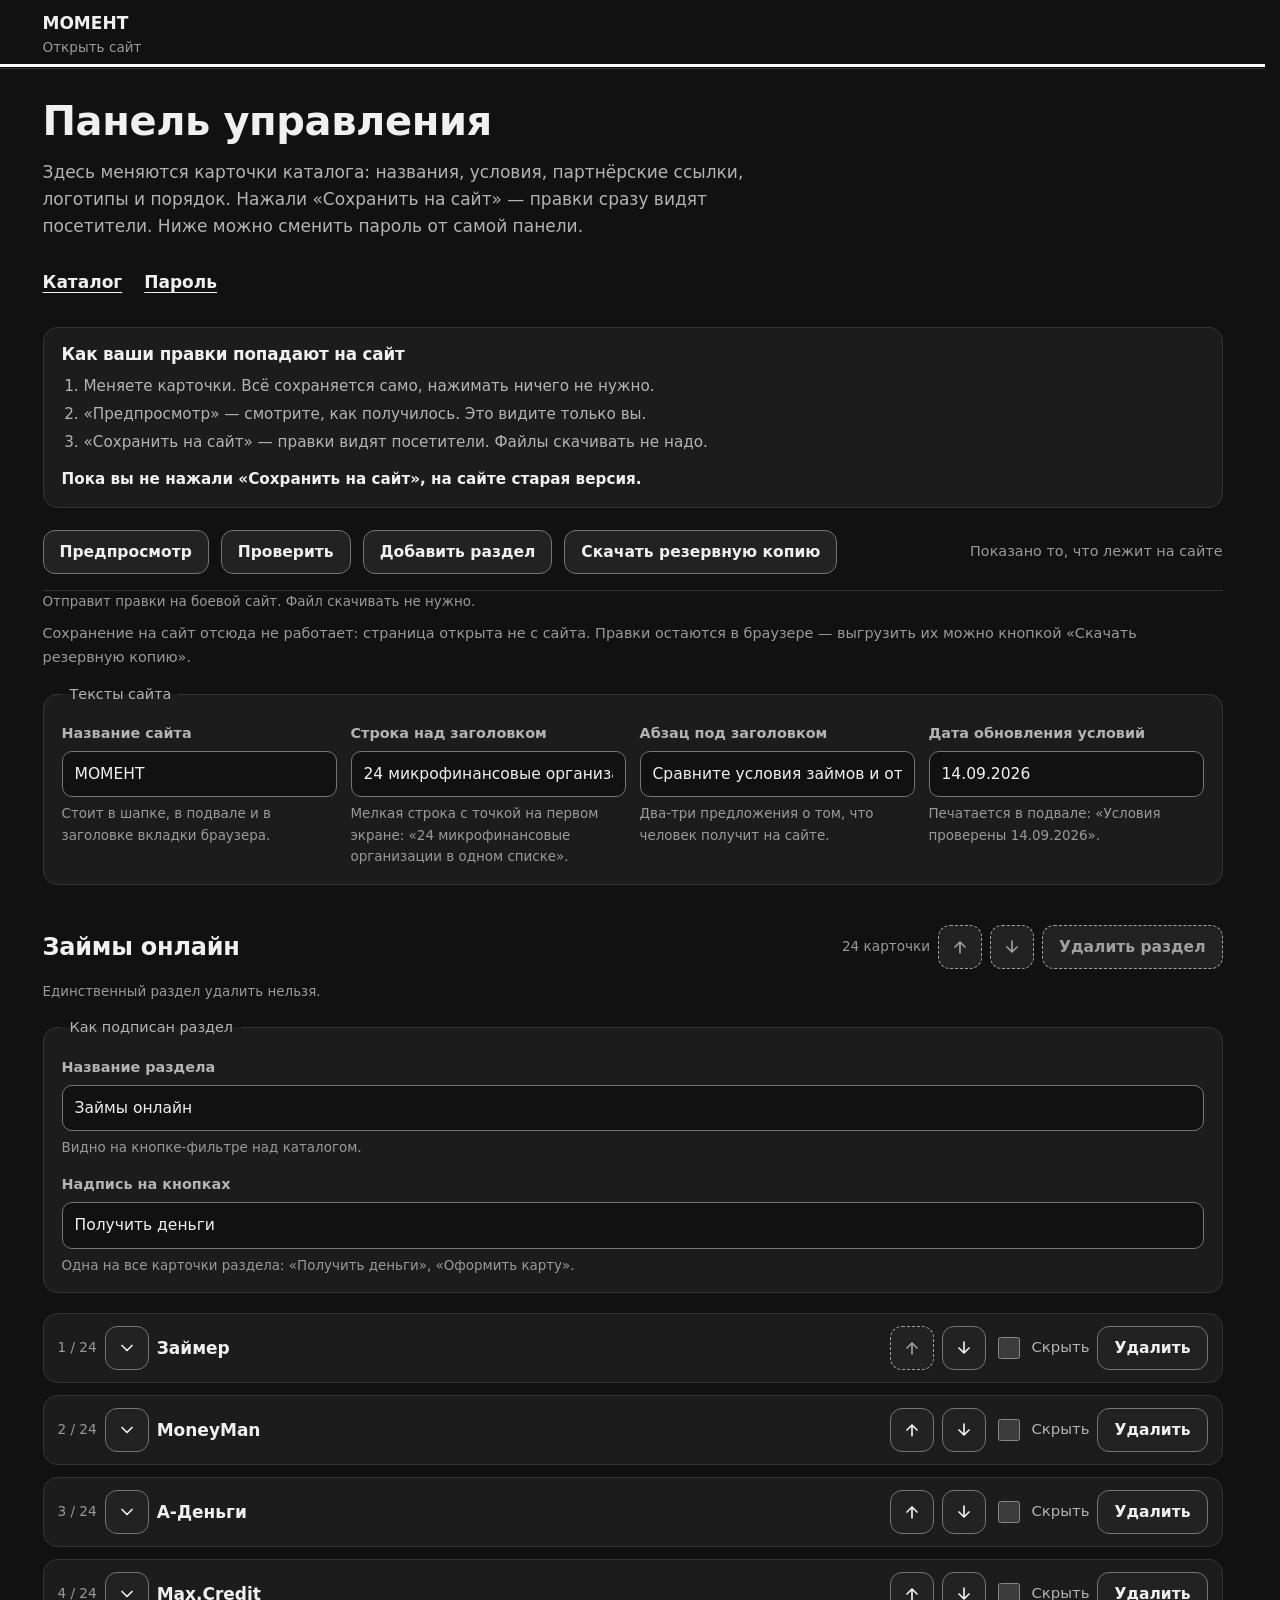
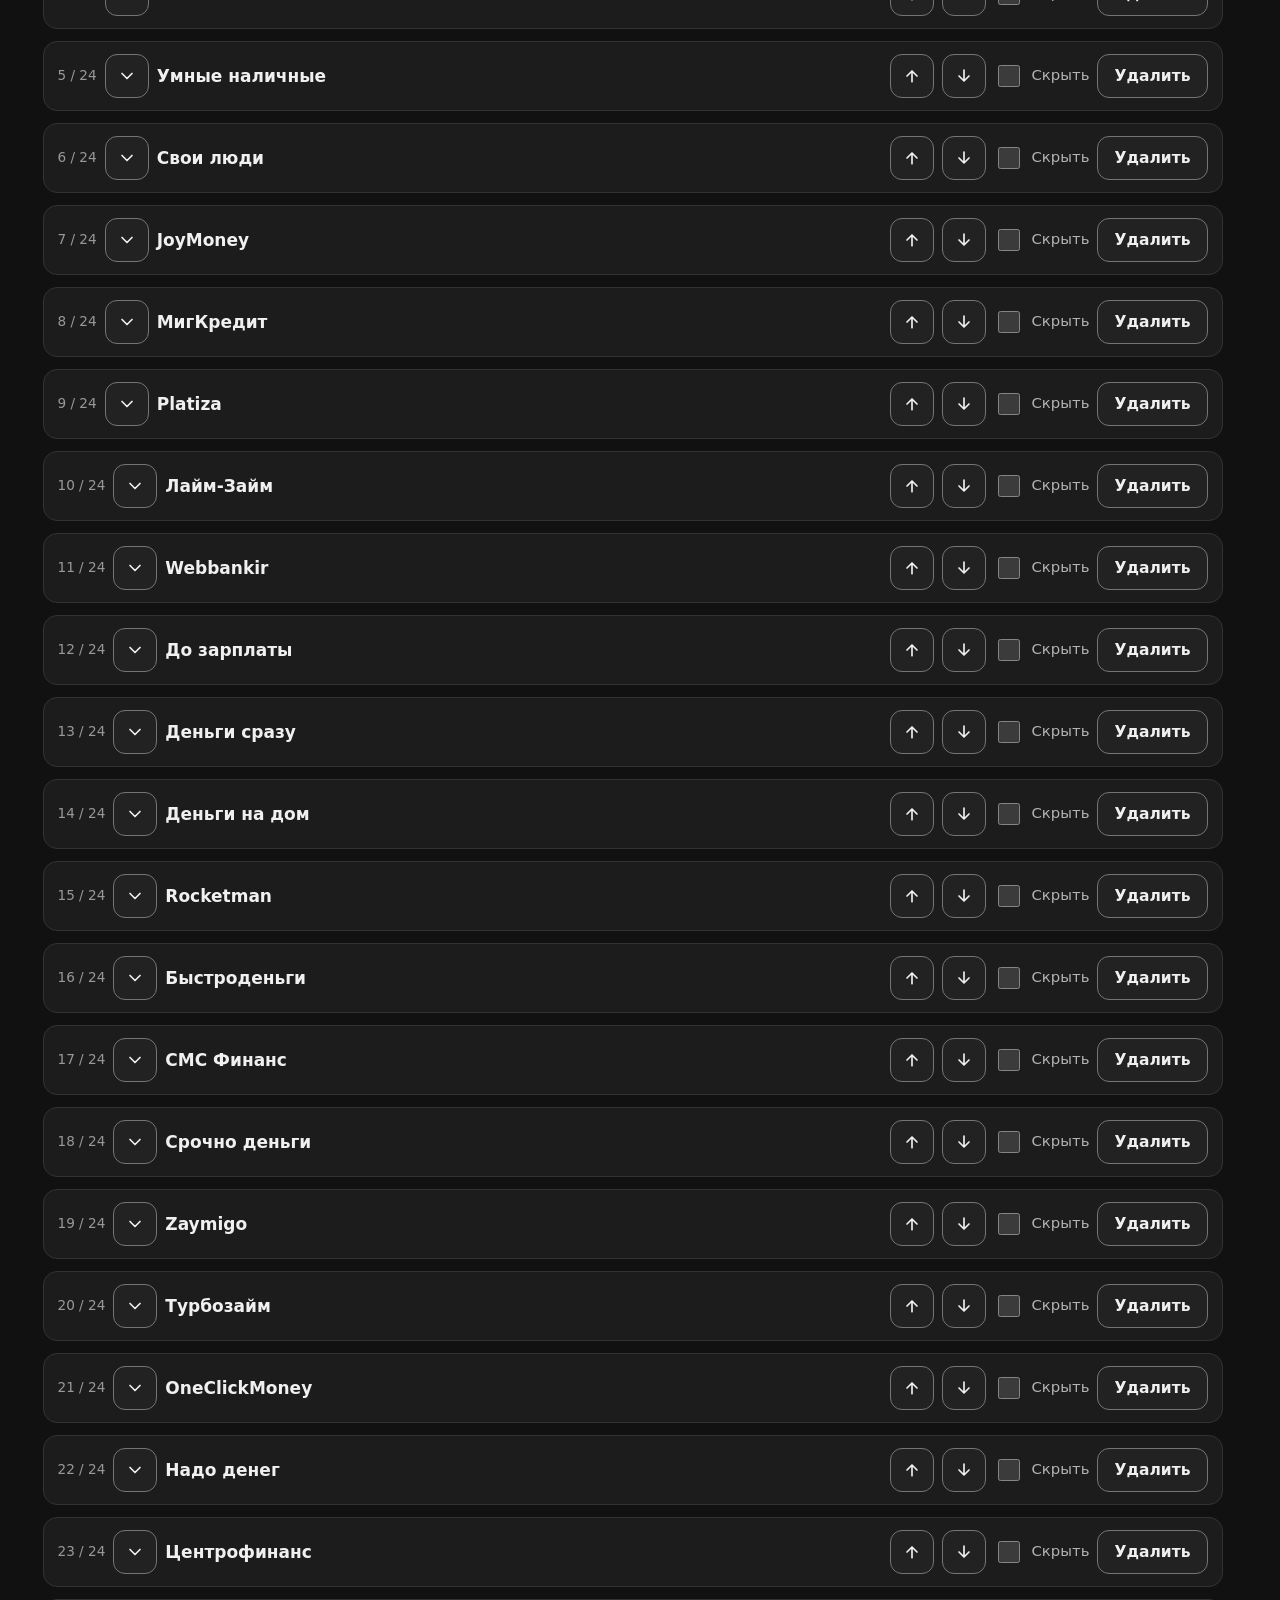
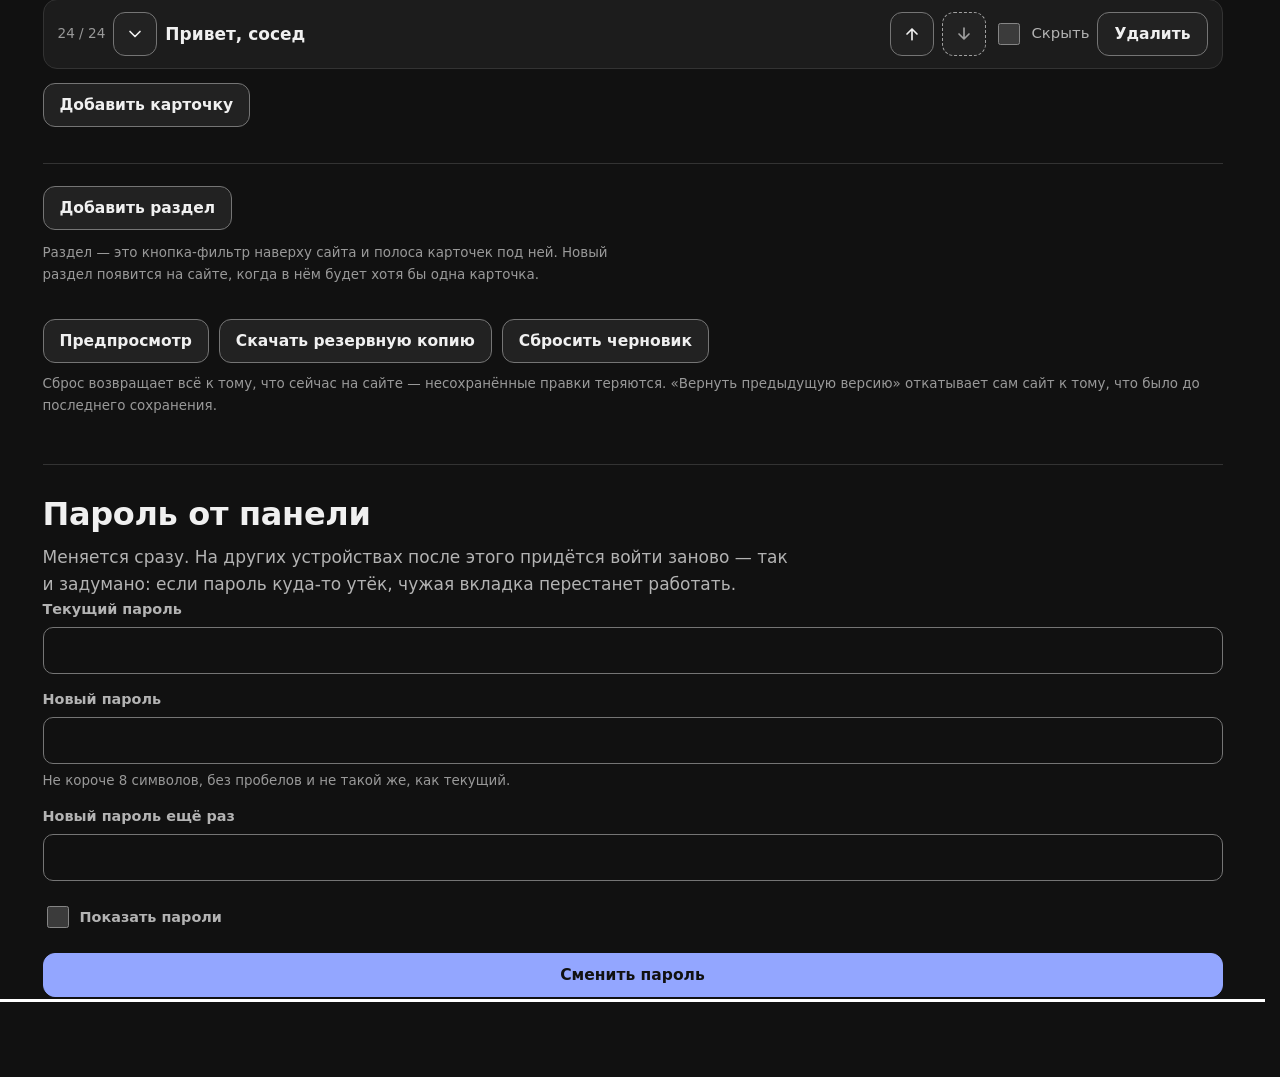
==== panel.html @ ce5a1050 "МОМЕНТ: витрина 24 МФО с подбором и панелью управления Co-Authored-By: Claude Opus 5 <noreply@anthro" ====
<!DOCTYPE html>
<html lang="ru">
<head>
<meta charset="utf-8">
<meta name="viewport" content="width=device-width, initial-scale=1">
<title>Вход — Панель управления — МОМЕНТ</title>
<meta name="robots" content="noindex, nofollow">
<meta name="theme-color" content="#111112">
<link rel="icon" href="favicon.svg" type="image/svg+xml">
<link rel="stylesheet" href="panel.css?v=20260913174944">
</head>
<body>

<!-- Живые области: существуют с загрузки страницы, всегда пустые и никогда
     не перерисовываются. Роли не меняем — платформа кэширует их при разборе. -->
<p class="vh" role="status" id="a-status"></p>
<p class="vh" role="alert" id="a-alert"></p>

<!-- Экран входа. Пароль спрашивается при каждом открытии страницы: gate.js
     сразу гасит старую сессию и до успешного входа держит редактор скрытым.
     Гейт и редактор — два main: наружу всегда выставлен ровно один. -->
<main class="gate" id="gate" aria-labelledby="gate-title">
  <form class="gate__box" id="gate-form" novalidate>
    <h1 id="gate-title">Вход в панель МОМЕНТ</h1>
    <p class="gate__intro" id="gate-intro">Здесь правится каталог: названия, условия, ссылки и порядок
       карточек. Пароль спрашивается при каждом входе.</p>
    <!-- Менеджеру паролей нужно поле логина рядом с паролем, иначе он не
         сохранит запись. Людям и скринридеру оно ни к чему. -->
    <input type="text" name="username" value="moment" autocomplete="username" readonly
           class="vh" tabindex="-1" aria-hidden="true">
    <label for="gate-pass">Пароль сайта</label>
    <div class="gate__row">
      <input type="password" id="gate-pass" name="sitekey" class="js-ring"
             autocomplete="current-password" autocapitalize="off" autocorrect="off"
             spellcheck="false" enterkeyhint="go"
             aria-describedby="gate-pass-err gate-pass-hint">
      <button class="abtn" type="button" id="gate-eye" aria-pressed="false">Показать пароль</button>
    </div>
    <p class="hint" id="gate-pass-hint">Общий пароль этого сайта, не ваш личный. Его даёт разработчик; сменить можно в самой панели.</p>
    <p class="field__error" id="gate-pass-err"></p>
    <button class="abtn abtn--main gate__submit" type="submit" id="gate-ok">Войти</button>
  </form>
</main>

<a class="skip-link" href="#main" hidden>Перейти к содержимому</a>

<header class="admin-header" hidden>
  <div class="wrap admin-header__inner">
    <a href="index.html">МОМЕНТ<span>Открыть сайт</span></a>
  </div>
</header>

<main id="main" tabindex="-1" hidden>
  <div class="wrap">

    <div class="admin-head">
      <h1>Панель управления</h1>
      <p>Здесь меняются карточки каталога: названия, условия, партнёрские ссылки,
         логотипы и порядок. Нажали «Сохранить на сайт» — правки сразу видят посетители.
         Ниже можно сменить пароль от самой панели.</p>
    </div>

    <nav class="panel-nav" aria-label="Разделы панели">
      <a href="#catalog">Каталог</a>
      <a href="#pass">Пароль</a>
    </nav>

    <section class="panel-sec panel-sec--first" id="catalog" aria-labelledby="catalog-h" tabindex="-1">
      <h2 id="catalog-h" class="vh">Каталог</h2>

      <div class="howto">
        <h3 class="howto__title">Как ваши правки попадают на сайт</h3>
        <ol class="howto__steps">
          <li>Меняете карточки. Всё сохраняется само, нажимать ничего не нужно.</li>
          <li>«Предпросмотр» — смотрите, как получилось. Это видите только вы.</li>
          <li>«Сохранить на сайт» — правки видят посетители. Файлы скачивать не надо.</li>
        </ol>
        <p class="howto__note"><strong>Пока вы не нажали «Сохранить на сайт», на сайте старая версия.</strong></p>
      </div>

      <div class="admin-top">
        <button class="abtn abtn--main" type="button" id="publish" aria-describedby="publish-hint">Сохранить на сайт</button>
        <button class="abtn" type="button" id="preview">Предпросмотр</button>
        <button class="abtn" type="button" id="check">Проверить</button>
        <button class="abtn" type="button" id="add-group-top" aria-describedby="add-group-hint">Добавить раздел</button>
        <button class="abtn" type="button" id="download">Скачать резервную копию</button>
        <button class="abtn" type="button" id="zip" hidden>Скачать сайт целиком</button>
        <button class="abtn" type="button" id="logout" hidden>Выйти</button>
        <p class="admin-state" id="state">Черновик пуст</p>
      </div>
      <p class="hint" id="publish-hint">Отправит правки на боевой сайт. Файл скачивать не нужно.</p>

      <!-- Что сейчас на сайте. Живой областью намеренно НЕ делается: строка
           обновляется при каждой правке и заговорила бы сама с собой. -->
      <p class="admin-state" id="publish-state">Проверяю, работает ли сохранение на сайт…</p>

      <div class="summary-box" id="error-summary" tabindex="-1" hidden>
        <h3 id="error-summary-title">Проверка не пройдена</h3>
        <ul id="error-summary-list"></ul>
      </div>

      <a class="skip-inline" href="#add-group-btn">К кнопке «Добавить раздел»</a>
      <a class="skip-inline" href="#editor-actions">Пропустить список карточек</a>

      <form id="form" novalidate>
        <fieldset class="agroup__meta">
          <legend>Тексты сайта</legend>
          <div class="fields" id="site-fields"></div>
        </fieldset>

        <div id="groups"></div>
      </form>

      <div class="editor-actions" id="editor-actions" tabindex="-1">
        <button class="abtn abtn--main" type="button" id="publish-2" aria-describedby="publish-hint">Сохранить на сайт</button>
        <button class="abtn" type="button" id="preview-2">Предпросмотр</button>
        <button class="abtn" type="button" id="download-2">Скачать резервную копию</button>
        <button class="abtn abtn--danger" type="button" id="rollback" hidden>Вернуть предыдущую версию</button>
        <button class="abtn abtn--danger" type="button" id="reset">Сбросить черновик</button>
      </div>

      <p class="hint editor-note">
        Сброс возвращает всё к тому, что сейчас на сайте — несохранённые правки теряются.
        «Вернуть предыдущую версию» откатывает сам сайт к тому, что было до последнего сохранения.
      </p>
    </section>

    <!-- ═══════════════ ПАРОЛЬ ═══════════════ -->
    <section class="panel-sec" id="pass" aria-labelledby="pass-h" tabindex="-1">
      <h2 id="pass-h">Пароль от панели</h2>
      <p class="sec-sub">Меняется сразу. На других устройствах после этого придётся войти заново — так и задумано:
         если пароль куда-то утёк, чужая вкладка перестанет работать.</p>
      <p class="hint note" id="pass-note" hidden></p>

      <div id="pass-body">
        <div class="summary-box" id="pass-errs" tabindex="-1" hidden>
          <h3 id="pass-errs-h">Проверьте форму</h3>
          <ul id="pass-err-list"></ul>
        </div>

        <form id="pass-form" class="fields" novalidate>
          <!-- Менеджеру паролей нужно поле логина рядом с паролями, иначе он
               сохранит запись без учётки и в следующий раз подставит старый
               пароль. Именно type="text" в классе vh: поле со type="hidden"
               браузеры за логин не считают. -->
          <input type="text" id="p-user" name="username" value="moment" autocomplete="username" readonly
                 class="vh" tabindex="-1" aria-hidden="true">

          <div class="field wide">
            <label for="p-old">Текущий пароль</label>
            <input id="p-old" type="password" name="current-password" required
                   autocomplete="current-password" autocapitalize="none" autocorrect="off"
                   spellcheck="false" aria-describedby="p-old-err">
            <p class="field__error" id="p-old-err"></p>
          </div>

          <div class="field wide">
            <label for="p-new">Новый пароль</label>
            <input id="p-new" type="password" name="new-password" required minlength="8"
                   autocomplete="new-password" autocapitalize="none" autocorrect="off"
                   spellcheck="false" aria-describedby="p-new-err p-new-hint">
            <p class="field__error" id="p-new-err"></p>
            <p class="hint" id="p-new-hint">Не короче 8 символов, без пробелов и не такой же, как текущий.</p>
          </div>

          <div class="field wide">
            <label for="p-new2">Новый пароль ещё раз</label>
            <input id="p-new2" type="password" name="confirm-password" required minlength="8"
                   autocomplete="new-password" autocapitalize="none" autocorrect="off"
                   spellcheck="false" enterkeyhint="done" aria-describedby="p-new2-err">
            <p class="field__error" id="p-new2-err"></p>
          </div>

          <!-- Галочка, а не кнопка: она сама объявляет своё состояние, это
               один таб-стоп вместо трёх, и оба новых пароля видно сразу. -->
          <div class="field wide">
            <label class="check"><input type="checkbox" id="p-show"> Показать пароли</label>
          </div>

          <div class="field wide">
            <button type="submit" class="abtn abtn--main" id="pass-submit">Сменить пароль</button>
          </div>
        </form>

        <p class="status" id="pass-status"></p>
      </div>
    </section>

  </div>
</main>

<!-- Диалог — прямой ребёнок body: внутри перерисовываемого списка он бы
     выпал из верхнего слоя вместе с карточкой, и страница осталась бы
     заблокированной. -->
<dialog class="ask" id="ask" role="alertdialog" aria-labelledby="ask-title" aria-describedby="ask-text">
  <h2 id="ask-title">Удалить карточку?</h2>
  <p id="ask-text"></p>
  <div class="ask__actions">
    <button class="abtn" type="button" id="ask-no">Отмена</button>
    <button class="abtn abtn--danger" type="button" id="ask-yes">Удалить</button>
  </div>
</dialog>

<!-- Порядок важен: сначала вход, потом данные сайта, схема проекта, ядро,
     модуль публикации (берёт из ядра готовый файл) и смена пароля. -->
<script src="gate.js?v=20260913174944"></script>
<script src="data.php"></script>
<script>if(typeof OFFERS==="undefined"){document.write('<script src="data.js?v=20260913174944"><\/script>');}</script>
<script src="panel-schema.js?v=20260913174944"></script>
<script src="panel-core.js?v=20260913174944"></script>
<script src="publish.js?v=20260913174944"></script>
<script src="panel-pass.js?v=20260913174944"></script>
</body>
</html>
---- panel.css ----
/* ==========================================================================
   ОФОРМЛЕНИЕ ПАНЕЛИ — одинаковое во всех витринах.

   Файл самодостаточный: он НЕ наследует стили сайта. Иначе панель выглядела
   бы на каждой витрине по-своему, а человек, который ведёт несколько сайтов,
   каждый раз заново искал бы нужную кнопку.

   Контрасты просчитаны к тёмному фону по WCAG 2.2 AA.
   ========================================================================== */

:root {
  --bg-base:      #111111;
  --bg-surface:   #1c1c1c;
  --bg-surface-2: #222222;

  --text-primary:   #f0f0f0;   /* 16.6:1 на #111 */
  --text-secondary: #b3b3b3;   /*  9.0:1 */
  --text-muted:     #999999;   /*  6.6:1 */
  --text-inactive:  #a0a0a0;   /*  7.2:1 — состояние «занято», не opacity */

  --accent:         #93A6FF;   /* синий МОМЕНТа в тёмном варианте, 8.2:1 на #111 */
  --accent-hover:   #B4C1FF;
  --accent-ink:     #111111;   /* тёмная подпись на синем = 8.2:1 */

  --border-line:    #333333;   /* только декоративные разделители */
  --border-ui:      #757575;   /* граница элементов управления, 3.7:1 */
  --border-strong:  #b3b3b3;

  --danger-text:    #ff8a8a;
  --danger-border:  #ff6b6b;
  --warning-text:   #ffc46b;
  --warning-bg:     #2a2214;   /* янтарная подложка предупреждения */
  --success-text:   #4ade80;
  --focus-ring:     #ffffff;

  --radius: 14px;
  color-scheme: dark;
  scrollbar-gutter: stable;
}

*, *::before, *::after { box-sizing: border-box; }

body {
  margin: 0; padding-bottom: 80px;
  background: var(--bg-base);
  color: var(--text-primary);
  font-family: "Inter", system-ui, -apple-system, "Segoe UI", Roboto, Arial, sans-serif;
  font-size: 17px; line-height: 1.6;
  -webkit-font-smoothing: antialiased;
}
h1, h2, h3, h4 { line-height: 1.2; margin: 0; letter-spacing: -.01em; }
p { margin: 0; }
a { color: var(--accent); }
img, svg { max-width: 100%; }

.wrap { width: min(100% - 40px, 1180px); margin-inline: auto; }

.vh {
  position: absolute; width: 1px; height: 1px;
  margin: -1px; padding: 0; border: 0;
  overflow: hidden; clip-path: inset(50%); white-space: nowrap;
}

:focus-visible { outline: 3px solid var(--focus-ring); outline-offset: 2px; }
/* Программный фокус (после удаления, по ссылке из сводки) должен быть виден
   и тогда, когда до этого работали мышью: :focus-visible не сработает. */
.js-ring:focus, #error-summary:focus, #pass-errs:focus { outline: 3px solid var(--focus-ring); outline-offset: 3px; }

.skip-link {
  position: absolute; left: 16px; top: 8px; z-index: 50;
  padding: 10px 18px; border-radius: 10px;
  background: #fff; color: #111; font-weight: 600; text-decoration: none;
  transform: translateY(-200%);
}
.skip-link:focus { transform: translateY(0); }

/* ------------------------------------------------------------ шапка --- */

.admin-header {
  border-bottom: 1px solid var(--border-line);
  background: var(--bg-base);
}
.admin-header__inner { display: flex; align-items: center; gap: 16px; min-height: 68px; }
.admin-header a { color: var(--text-primary); text-decoration: none; font-weight: 700; }
.admin-header span { color: var(--text-muted); font-size: .85rem; font-weight: 400; display: block; }

.admin-head { padding: 28px 0 6px; }
.admin-head h1 { font-size: clamp(28px, 4vw, 40px); }
.admin-head p { margin-top: 14px; max-width: 70ch; color: var(--text-secondary); }

/* Ссылки по разделам панели: каталог длинный, а заявки и пароль — под ним. */
.panel-nav { display: flex; flex-wrap: wrap; gap: 4px 22px; margin: 14px 0 6px; }
.panel-nav a {
  display: inline-flex; align-items: center; min-height: 44px;
  color: var(--text-primary); font-weight: 600;
  text-decoration: underline; text-underline-offset: 4px;
}

/* Панель кнопок липкой намеренно не делаем: она накрывала бы поле,
   на котором стоит фокус (2.4.11). Кнопки продублированы внизу списка. */
.admin-top {
  display: flex; flex-wrap: wrap; gap: 12px; align-items: center;
  padding: 16px 0; border-bottom: 1px solid var(--border-line);
}
.admin-state { color: var(--text-muted); font-size: .9rem; margin-left: auto; }
.admin-state[data-dirty="true"] { color: var(--warning-text); }

.howto {
  margin: 22px 0 6px; padding: 16px 18px;
  border: 1px solid var(--border-line); border-radius: var(--radius);
  background: var(--bg-surface);
}
.howto__title { font-size: 1.05rem; }
.howto__steps { margin: 10px 0 0; padding-left: 22px; color: var(--text-secondary); font-size: .95rem; }
.howto__steps li + li { margin-top: 4px; }
.howto__note { margin-top: 12px; color: var(--text-secondary); font-size: .95rem; }
.howto__note strong { color: var(--text-primary); }

/* ----------------------------------------------------------- кнопки --- */

.abtn {
  display: inline-flex; align-items: center; justify-content: center; gap: 8px;
  min-height: 44px; padding: 0 16px;
  border: 1px solid var(--border-ui); border-radius: 12px;
  background: var(--bg-surface-2); color: var(--text-primary);
  font: inherit; font-size: .97rem; font-weight: 600; cursor: pointer;
  text-decoration: none;
}
.abtn:hover { border-color: var(--border-strong); }
.abtn--main { background: var(--accent); border-color: var(--accent); color: var(--accent-ink); }
.abtn--main:hover { background: var(--accent-hover); }
.abtn--icon { min-width: 44px; padding: 0 10px; }
.abtn--danger:hover { border-color: var(--danger-border); color: var(--danger-text); }
/* Крайние кнопки порядка не выключаем через disabled: у выключенной кнопки
   пропадает фокус, и человек оказывается в начале страницы. */
.abtn[aria-disabled="true"] { color: var(--text-inactive); border-color: var(--text-inactive); cursor: default; }
/* Разница цветов включённой и выключенной кнопки — всего 2,3:1, на одном
   цвете состояние не удержать. Пунктир — та же примета, что у скрытой
   карточки, и он виден в любой теме. */
.abtn[aria-disabled="true"]:not(.abtn--main) { border-style: dashed; }
.abtn--main[aria-disabled="true"] { color: var(--accent-ink); border-color: var(--accent); cursor: progress; }
.abtn svg { flex: none; }
/* Кнопка-переключатель «Показать пароль»: нажатое состояние видно рамкой. */
.abtn[aria-pressed="true"] { border-color: var(--text-primary); border-width: 2px; }

/* ------------------------------------------------------------ поля ---- */

.fields { display: grid; grid-template-columns: repeat(auto-fit, minmax(min(240px, 100%), 1fr)); gap: 14px; }
.fields .wide { grid-column: 1 / -1; }
.field { display: flex; flex-direction: column; gap: 6px; min-width: 0; }
.field > label { color: var(--text-secondary); font-size: .9rem; font-weight: 600; }
/* Ряд кнопок внутри сетки полей. */
.field.row-inline { flex-direction: row; flex-wrap: wrap; align-items: center; gap: 10px; }

input[type="text"], input[type="url"], input[type="password"], textarea, select {
  min-height: 44px; padding: 10px 12px;
  /* заливка почти сливается с фоном — контраст держит граница */
  border: 1px solid var(--border-ui); border-radius: 10px;
  background: var(--bg-base); color: var(--text-primary);
  font: inherit; font-size: .97rem;
}
textarea { min-height: 92px; resize: vertical; line-height: 1.55; }
/* Заготовка в поле не должна быть бледнее подсказки: 6,6:1. */
::placeholder { color: var(--text-muted); opacity: 1; }
input:hover, textarea:hover, select:hover { border-color: var(--border-strong); }
code { font-family: ui-monospace, "SF Mono", Menlo, Consolas, monospace; font-size: .95em; color: var(--text-primary); }
input[aria-invalid="true"], textarea[aria-invalid="true"] { border-color: var(--danger-border); border-width: 2px; }

.hint { color: var(--text-muted); font-size: .84rem; }
.field__error { color: var(--danger-text); font-size: .86rem; font-weight: 600; }
.field__error:empty { display: none; }

.check { display: inline-flex; align-items: center; gap: 8px; min-height: 44px; color: var(--text-secondary); font-size: .93rem; }
.check input { width: 22px; height: 22px; accent-color: var(--accent); }

/* --------------------------------------------------------- карточки --- */

.agroup { margin-top: 40px; }
/* Заголовок раздела и кнопки к нему — одной строкой, на узком экране
   переносятся; название всегда первое, кнопки уходят под него. */
/* 12px, а не 6: кольцо программного фокуса уходит на 6px за кнопку и
   легло бы прямо на строку пояснения под ней. */
.agroup__bar { display: flex; flex-wrap: wrap; align-items: center; gap: 8px; margin-bottom: 12px; }
.agroup__bar > h2 { font-size: 1.5rem; margin: 0; flex: 1 1 220px; min-width: 0; }
/* Причину, по которой раздел не удаляется, цепляем за сам абзац, а не за
   соседство: соседом полосы бывает и «В разделе пока нет карточек». */
.agroup [data-role="delnote"] { margin-bottom: 12px; max-width: 70ch; }

/* Кнопка нового раздела стоит после всех разделов и отделена чертой,
   чтобы не путалась с «Добавить карточку» внутри последнего. */
.add-group { margin-top: 36px; padding-top: 22px; border-top: 1px solid var(--border-line); }
/* 12px: на эту кнопку встаёт фокус после удаления раздела. */
.add-group .hint { margin-top: 12px; max-width: 70ch; }
.agroup__meta {
  border: 1px solid var(--border-line); border-radius: var(--radius);
  background: var(--bg-surface); padding: 16px 18px; margin: 14px 0 20px;
}
.agroup__meta legend { padding: 0 8px; color: var(--text-secondary); font-size: .9rem; }

.editor-list { list-style: none; margin: 0; padding: 0; display: flex; flex-direction: column; gap: 12px; }
.card { border: 1px solid var(--border-line); border-radius: var(--radius); background: var(--bg-surface); }
/* Скрытую карточку отличают и слова («Скрыта с сайта»), и рамка — не только цвет. */
.card[data-hidden="true"] { border-style: dashed; }
.card__row { display: flex; flex-wrap: wrap; align-items: center; gap: 8px; padding: 12px 14px; }
.card__pos, .agroup__count { color: var(--text-muted); font-size: .85rem; font-variant-numeric: tabular-nums; flex: none; }
.card__name { font-weight: 700; min-width: 0; flex: 1 1 220px; }
.card__flag {
  flex: none; padding: 2px 10px; border-radius: 999px;
  border: 1px solid var(--border-ui); color: var(--text-secondary); font-size: .8rem;
}
.card__panel { padding: 4px 14px 18px; border-top: 1px solid var(--border-line); }
.card__panel[hidden] { display: none; }

.logo-modes { border: 0; margin: 0; padding: 0; }
.logo-modes legend { color: var(--text-secondary); font-size: .9rem; font-weight: 600; padding: 0; }
.radios { display: flex; flex-wrap: wrap; gap: 6px 20px; margin: 8px 0 12px; }
.radios label { display: inline-flex; align-items: center; gap: 8px; min-height: 44px; }
.radios input { width: 22px; height: 22px; accent-color: var(--accent); }

.logo-preview {
  width: 52px; height: 52px; border-radius: 12px; flex: none;
  background: #fff; box-shadow: inset 0 0 0 1px rgba(0,0,0,.1);
  display: grid; place-items: center; padding: 7px; overflow: hidden;
}
.logo-preview img { width: 100%; height: 100%; object-fit: contain; }
.tile-preview {
  width: 52px; height: 52px; border-radius: 12px; flex: none;
  display: grid; place-items: center; font-weight: 800; font-size: 1.15rem;
  background: var(--tone, #222); color: var(--tone-ink, #fff);
}
.row-inline { display: flex; flex-wrap: wrap; align-items: center; gap: 12px; }
.color-pair { display: flex; align-items: center; gap: 8px; }
.color-pair input[type="color"] {
  width: 52px; height: 44px; padding: 2px; border-radius: 10px;
  border: 1px solid var(--border-ui); background: var(--bg-base);
}
.color-pair input[type="text"] { width: 11ch; padding-inline: 10px; font-variant-numeric: tabular-nums; }
.contrast { font-size: .86rem; }
.contrast[data-state="fail"] { color: var(--danger-text); font-weight: 600; }
.contrast[data-state="warn"] { color: var(--warning-text); }
.contrast[data-state="pass"] { color: var(--success-text); }
/* Строка про маркировку под ссылкой — тот же приём, что и у контраста:
   цвет плюс состояние в разметке. */
[data-role="erid"][data-state="warn"] { color: var(--warning-text); }
[data-role="erid"][data-state="pass"] { color: var(--success-text); }

/* ----------------------------------------------------------- сводка --- */

.summary-box {
  margin: 18px 0 0; padding: 16px 18px;
  border: 2px solid var(--danger-border); border-radius: var(--radius);
  background: var(--bg-surface);
}
.summary-box h2, .summary-box h3 { font-size: 1.15rem; color: var(--danger-text); }
.summary-box ul { margin: 10px 0 0; padding-left: 20px; }
.summary-box li + li { margin-top: 6px; }

.editor-actions { display: flex; flex-wrap: wrap; gap: 10px; margin: 34px 0 10px; }
.editor-note { margin-bottom: 8px; }

/* Ссылка-обход длинного списка: в потоке, видна только под фокусом.
   Реагирует на :focus, а не :focus-visible — иначе невидимо съедает Tab. */
.skip-inline {
  position: absolute; width: 1px; height: 1px; margin: -1px; padding: 0; border: 0;
  overflow: hidden; clip-path: inset(50%); white-space: nowrap;
}
.skip-inline:focus {
  position: static; width: auto; height: auto; clip-path: none;
  display: inline-block; margin: 0 0 20px; padding: 12px 20px;
  background: #fff; color: #111; font-weight: 600; border-radius: 10px;
}

/* ---------------------------------------------------------- диалоги --- */

dialog.ask {
  max-width: 460px; width: calc(100% - 32px); padding: 22px;
  /* тёмный диалог на тёмном фоне различим только по границе */
  border: 1px solid var(--border-ui); border-radius: var(--radius);
  background: var(--bg-surface); color: var(--text-primary);
}
dialog.ask::backdrop { background: rgba(0,0,0,.72); }
dialog.ask h2 { font-size: 1.2rem; }
dialog.ask p { margin-top: 10px; color: var(--text-secondary); }
.ask__actions { display: flex; flex-wrap: wrap; gap: 10px; margin-top: 20px; }
.pass-row { display: flex; gap: 8px; align-items: flex-start; }
.pass-row input { flex: 1 1 auto; min-width: 0; }

.spinner {
  width: 14px; height: 14px; flex: none;
  border: 2px solid currentColor; border-right-color: transparent;
  border-radius: 50%; animation: spin .8s linear infinite;
}
@keyframes spin { to { transform: rotate(360deg); } }
/* Замороженная на середине вертушка хуже отсутствующей. */
@media (prefers-reduced-motion: reduce) { .spinner { display: none; } }

#publish-state { margin: 10px 0 0; }
#publish-state[data-dirty="true"] { color: var(--warning-text); font-weight: 600; }
#publish-state[data-dirty="false"] { color: var(--success-text); }

/* В диалоге фокус ставится из кода. После открытия мышью :focus-visible
   не срабатывает, и в окне с двумя кнопками не видно, где ты. */
dialog.ask .abtn:focus { outline: 3px solid var(--focus-ring); outline-offset: 2px; }

/* ----------------------------------------------------- разделы панели -- */

.panel-sec { margin-top: 48px; padding-top: 30px; border-top: 1px solid var(--border-line); }
.panel-sec--first { margin-top: 0; padding-top: 0; border-top: 0; }
.sec-bar { display: flex; flex-wrap: wrap; align-items: center; gap: 10px 16px; }
.sec-bar h2, .panel-sec > h2 { font-size: clamp(24px, 3vw, 32px); }
.sec-bar__acts { display: flex; flex-wrap: wrap; gap: 8px; margin-left: auto; }
.sec-sub { margin-top: 10px; max-width: 70ch; color: var(--text-secondary); }
.note { margin-top: 12px; max-width: 70ch; font-size: .95rem; color: var(--text-secondary); }

/* Строки состояния разделов: смысл несут слова, цвет только помогает. */
.status { margin-top: 12px; font-size: .95rem; max-width: 70ch; }
.status:empty { display: none; }
.status[data-tone="ok"] { color: var(--success-text); }
.status[data-tone="bad"] { color: var(--danger-text); font-weight: 600; }
.status[data-tone="info"] { color: var(--text-secondary); }
.empty { margin-top: 16px; color: var(--text-secondary); }

/* ----------------------------------------------------- таблица заявок -- */

/* Обёртка таблицы — таб-стоп: иначе широкую таблицу нельзя доскроллить
   с клавиатуры. Кольцо фокуса — снаружи, чтобы прокрутка его не резала. */
.table-wrap {
  margin-top: 18px; overflow-x: auto; scroll-padding-inline: 12px;
  border: 1px solid var(--border-line); border-radius: var(--radius);
  background: var(--bg-surface);
}
.table-wrap:focus-visible { outline: 3px solid var(--focus-ring); outline-offset: 2px; }
.tbl { width: 100%; min-width: 560px; border-collapse: collapse; font-size: .95rem; }
.tbl caption { text-align: left; padding: 12px 14px; color: var(--text-secondary); font-size: .9rem; }
.tbl th, .tbl td { padding: 10px 14px; text-align: left; vertical-align: top; border-top: 1px solid var(--border-line); }
.tbl thead th { color: var(--text-secondary); font-size: .85rem; font-weight: 600; }
.tbl tbody th { font-weight: 700; }
.tbl td a { color: var(--text-primary); overflow-wrap: anywhere; }
.tbl .cell-when { white-space: nowrap; color: var(--text-secondary); font-variant-numeric: tabular-nums; }
.tbl .cell-dash { color: var(--text-muted); }
/* Новая заявка помечена словом, а не подсветкой строки: на тёмном фоне
   заливку почти не видно, а в режиме высокой контрастности её нет вовсе. */
.lead-new {
  display: inline-block; margin-left: 8px; padding: 1px 8px;
  border: 1px solid transparent; border-radius: 999px;
  background: var(--accent); color: var(--accent-ink);
  font-size: .72rem; font-weight: 700; letter-spacing: .06em; text-transform: uppercase;
  vertical-align: 2px;
}

/* ------------------------------------------------------------- телеграм */

.tg-box {
  margin-top: 20px; padding: 18px 20px 20px;
  border: 1px solid var(--border-line); border-radius: var(--radius);
  background: var(--bg-surface);
}
.tg-box h3 { font-size: 1.15rem; }
.tg-box .sec-sub { margin-top: 6px; }
.tg-steps { margin: 14px 0 0; padding-left: 22px; color: var(--text-secondary); font-size: .95rem; line-height: 1.6; }
.tg-steps li + li { margin-top: 4px; }
.tg-steps b { color: var(--text-primary); font-weight: 600; }
.tg-note { margin: 12px 0 16px; max-width: 70ch; color: var(--text-secondary); font-size: .9rem; }
.tg-box .fields { margin-top: 4px; }

/* Предупреждение о чужих попытках. Янтарное — «обратите внимание, ничего
   не сломано»; красный в этой палитре занят ошибками. Смысл несёт не только
   цвет: заголовок, знак и толстая грань слева. */
.tg-warn {
  margin: 14px 0 18px; padding: 14px 16px 16px;
  border: 1px solid var(--warning-text); border-left-width: 6px;
  border-radius: var(--radius); background: var(--warning-bg);
}
.tg-warn h4 { font-size: 1rem; color: var(--warning-text); }
.tg-warn h4::before {
  content: "!" / ""; display: inline-grid; place-items: center;
  width: 18px; height: 18px; margin-right: 8px;
  border: 1.5px solid currentColor; border-radius: 50%;
  font-size: .75rem; font-weight: 700; vertical-align: -2px;
}
.tg-warn p { margin: 8px 0 10px; color: var(--text-primary); font-size: .93rem; }
.tg-warn ul { list-style: none; margin: 0 0 12px; padding: 0; }
.tg-warn li {
  display: flex; flex-wrap: wrap; align-items: baseline; gap: 10px;
  padding: 6px 0; border-bottom: 1px solid var(--border-ui);
}
.tg-warn li:last-child { border-bottom: 0; }

/* Блок ссылки-приглашения. */
.pair {
  margin-top: 14px; padding: 16px 18px 18px;
  border: 1px solid var(--border-ui); border-radius: var(--radius);
  background: var(--bg-surface-2);
}
.pair h4 { font-size: 1rem; }
#tg-pair-warn { margin: 8px 0 14px; max-width: 70ch; color: var(--text-secondary); font-size: .93rem; }
.pair-go { margin: 0 0 16px; }
.pair .field { margin-bottom: 12px; }
/* Код диктуют по одному знаку: моноширинный, с разрядкой. Поле только для
   чтения, но приглушать его нельзя — серый читался бы как «выключено». */
input.pair-code {
  font-family: ui-monospace, "SF Mono", Menlo, Consolas, monospace;
  font-size: 1.1rem; letter-spacing: .12em;
}

.tg-state { margin-top: 16px; font-size: .95rem; line-height: 1.6; }
.tg-state h4 {
  margin-bottom: 4px; font-size: .8rem; font-weight: 600;
  letter-spacing: .08em; text-transform: uppercase; color: var(--text-secondary);
}
.tg-state[data-state="on"] > p { color: var(--success-text); font-weight: 600; }
.tg-state[data-state="unknown"] > p { color: var(--warning-text); }

/* Получатели: строка с именем, временем и кнопкой отзыва. */
.recips { list-style: none; margin: 8px 0 0; padding: 0; }
.recips__row {
  display: flex; flex-wrap: wrap; align-items: center; gap: 10px;
  padding: 8px 0; border-bottom: 1px solid var(--border-line);
}
.recips__row:last-child { border-bottom: 0; }
.recips__name { font-weight: 600; }
.recips__when { font-size: .85rem; color: var(--text-secondary); }
.recips__rm { margin-left: auto; }

@media (max-width: 700px) {
  .sec-bar__acts { margin-left: 0; }
}

@media (prefers-contrast: more) {
  .card, .agroup__meta, .howto, .summary-box, .tg-box, .table-wrap { border-color: var(--border-ui); }
  .hint, .card__pos, .agroup__count { color: var(--text-secondary); }
  .add-group, .panel-sec { border-top-color: var(--border-ui); }
}
@media (forced-colors: active) {
  .abtn { border: 1px solid ButtonText; }
  /* aria-disabled браузеры в GrayText не переводят — делаем это сами. */
  .abtn[aria-disabled="true"] { color: GrayText; border-color: GrayText; }
  .tile-preview, .logo-preview { forced-color-adjust: none; }
  .lead-new { border-color: CanvasText; }
  .tg-warn { border: 1px solid CanvasText; border-left-width: 4px; }
  :focus-visible { outline: 3px solid Highlight; }
}

/* Тот же предохранитель, что и на сайте: длинное значение в поле или в
   предпросмотре переносится, а не вылезает за край панели. */
body { overflow-wrap: break-word; }

/* ----------------------------------------------------- экран входа ---- */
/* [hidden] на шапке и main перекрыл бы любой display из правил выше —
   подстраховка, чтобы редактор не мигнул до входа. */
[hidden] { display: none !important; }

.gate { min-height: 100dvh; display: grid; place-items: center; padding: 24px 20px; }
.gate__box {
  width: 100%; max-width: 440px;
  padding: 26px 24px;
  border: 1px solid var(--border-line); border-radius: var(--radius);
  background: var(--bg-surface);
}
.gate__box h1 { font-size: 1.4rem; margin-bottom: 8px; }
.gate__intro { margin-bottom: 18px; color: var(--text-secondary); font-size: .95rem; }
.gate__box label { display: block; font-weight: 600; color: var(--text-secondary); font-size: .9rem; margin-bottom: 6px; }
.gate__row { display: flex; flex-wrap: wrap; gap: 8px; align-items: stretch; }
.gate__row input { flex: 1 1 180px; min-width: 0; }
.gate__box .hint { margin-top: 8px; }
.gate__box .field__error { margin-top: 8px; }
.gate__submit { width: 100%; margin-top: 18px; }
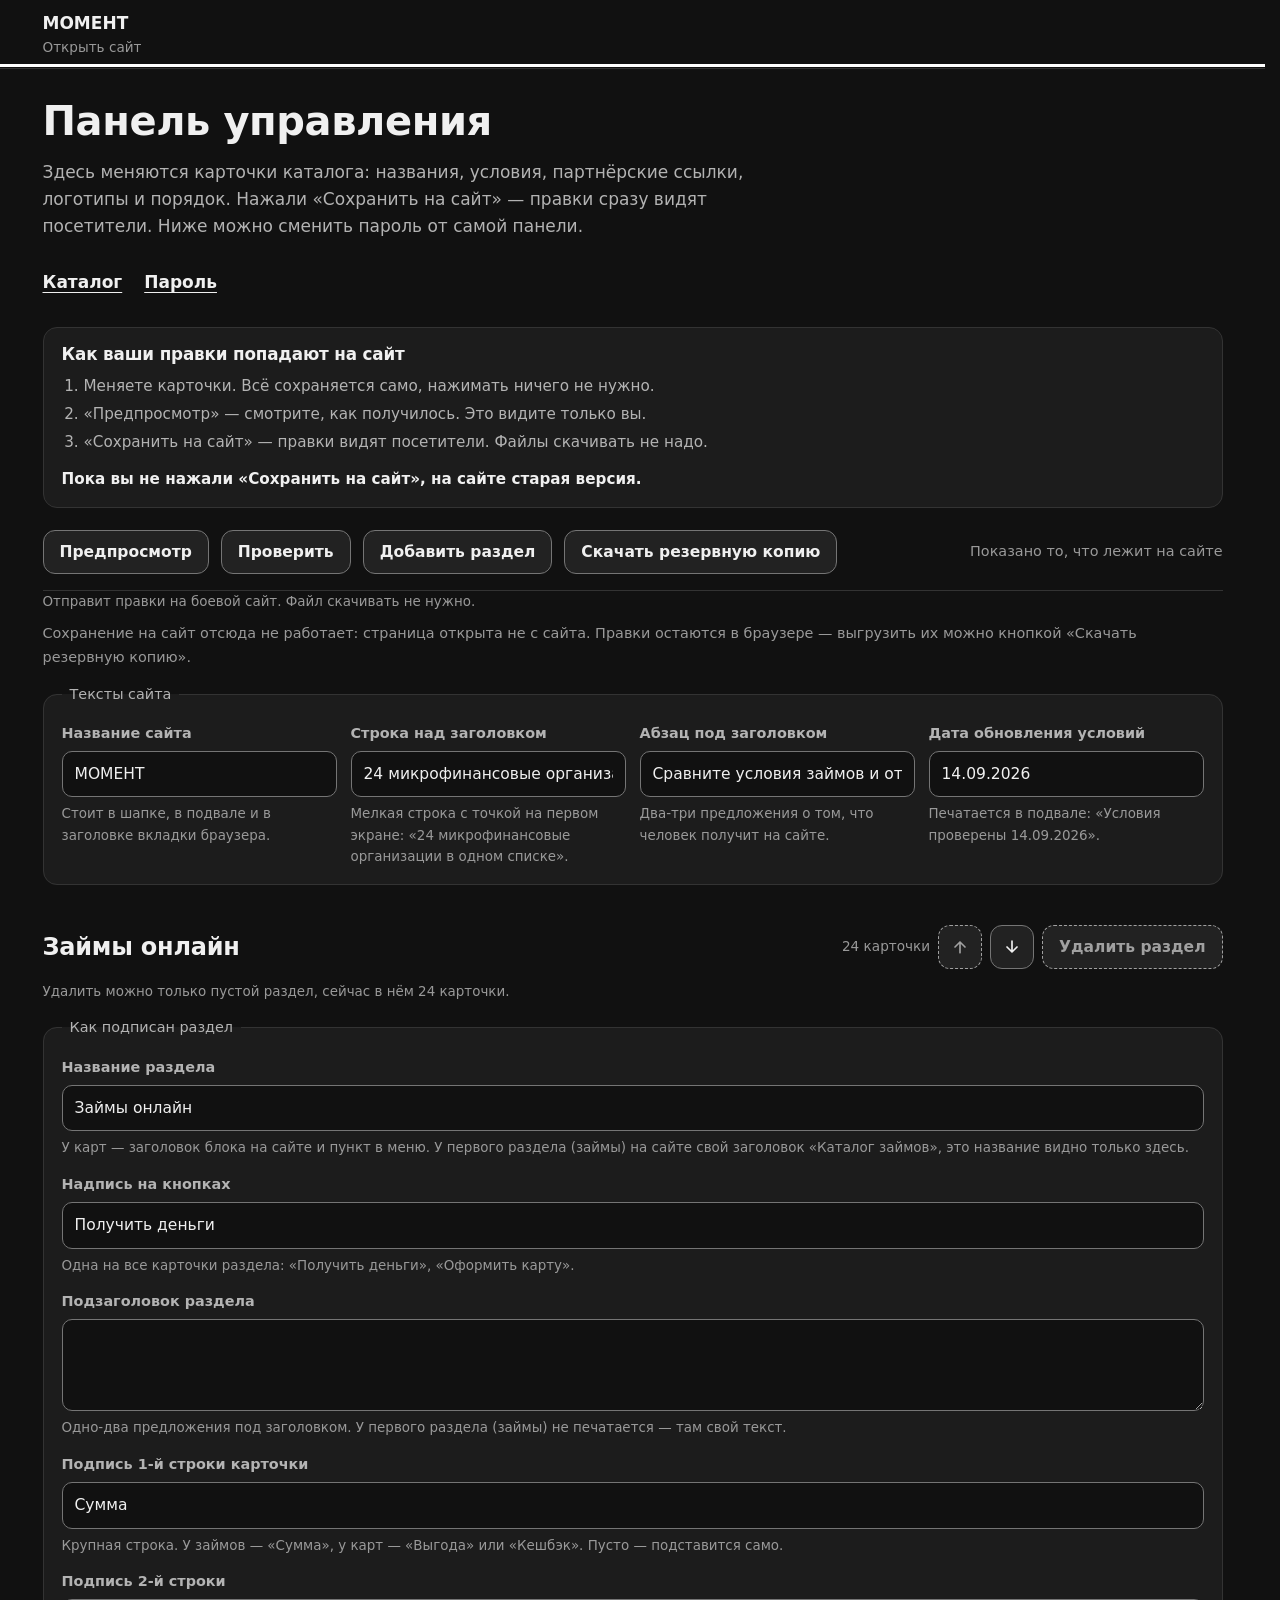
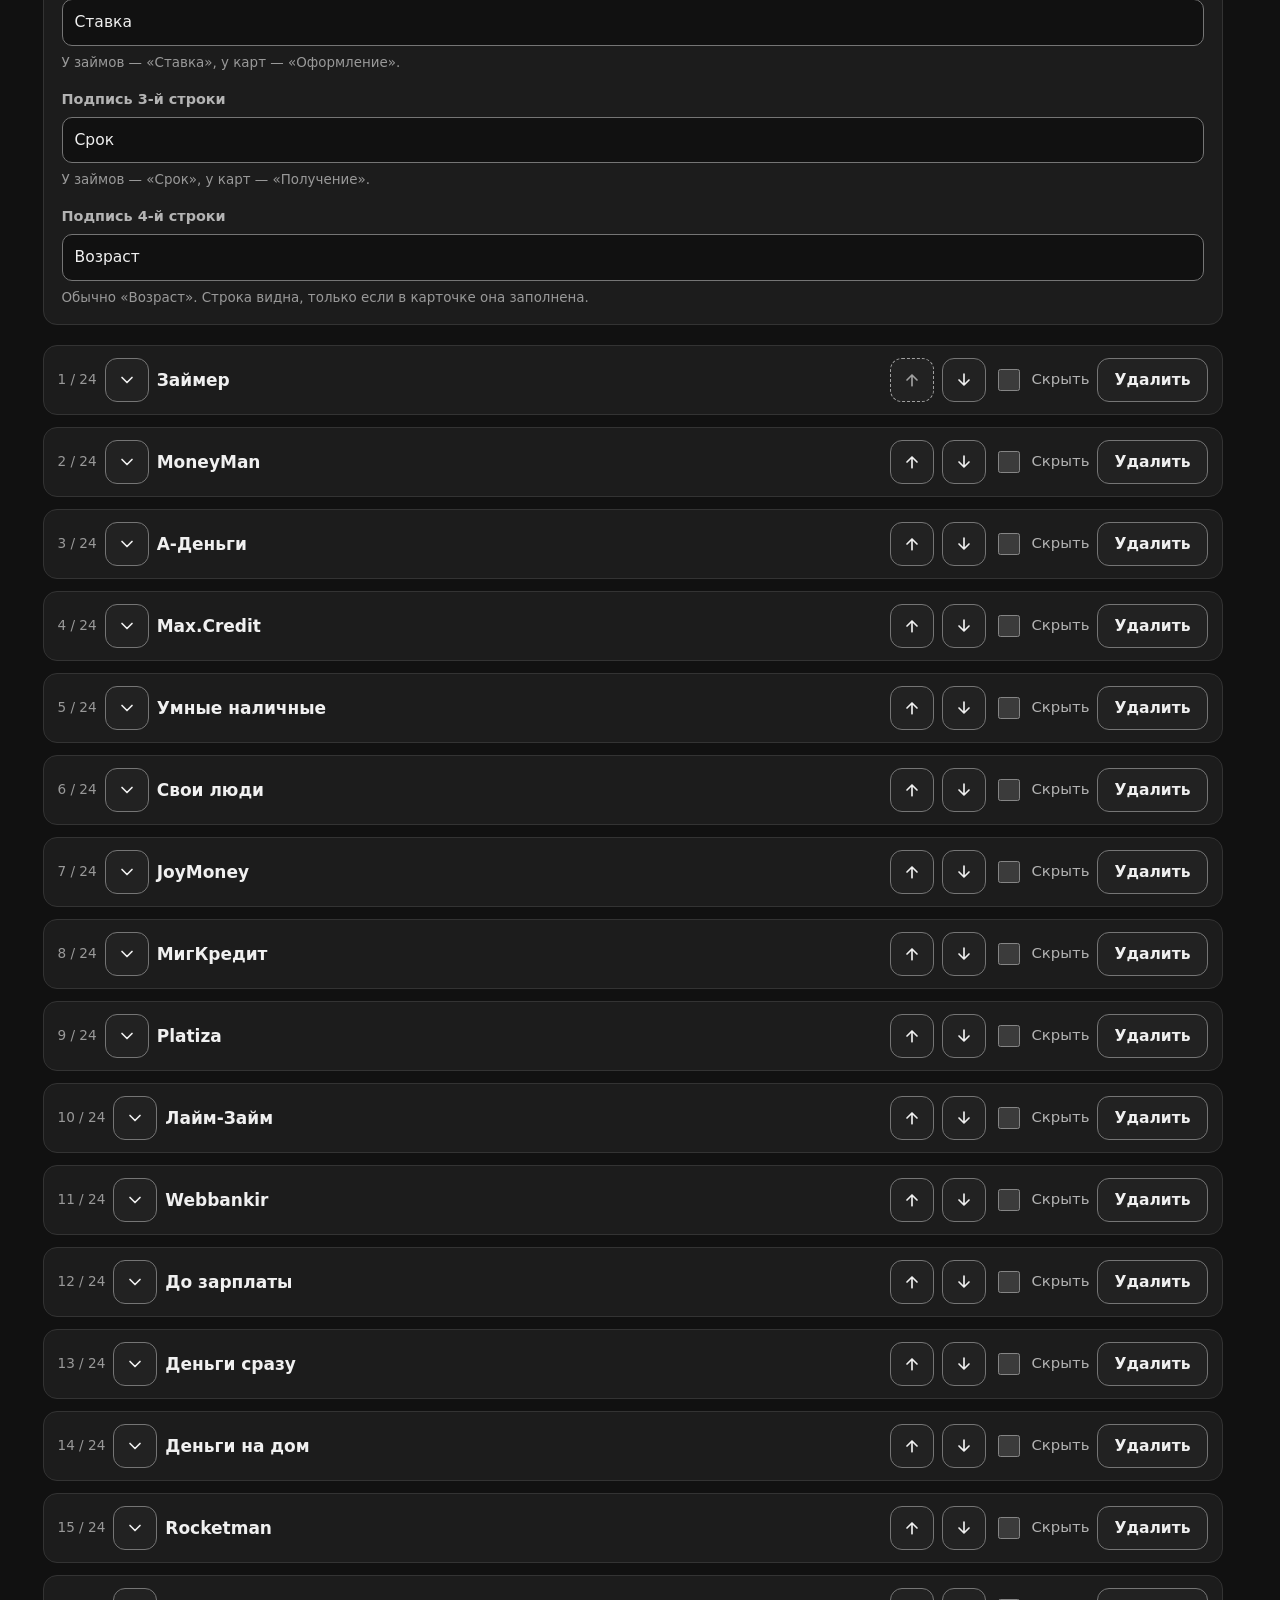
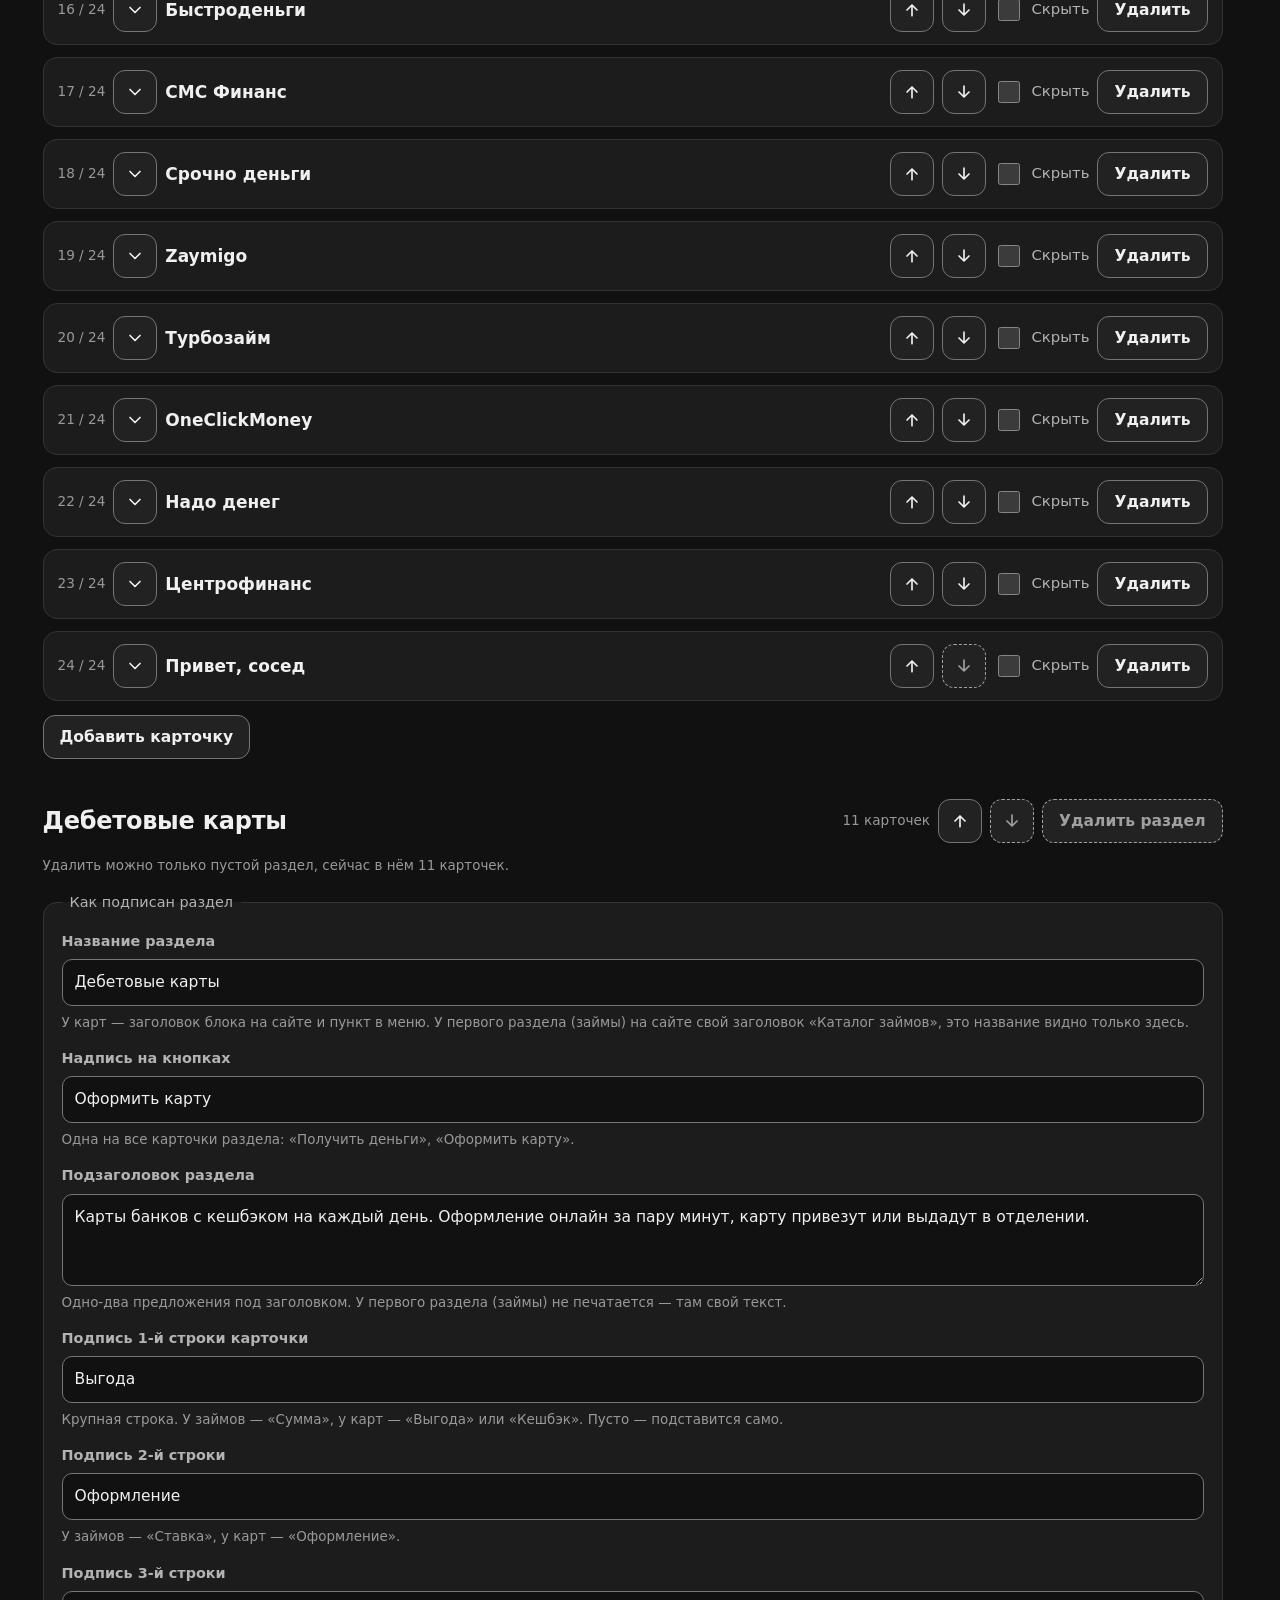
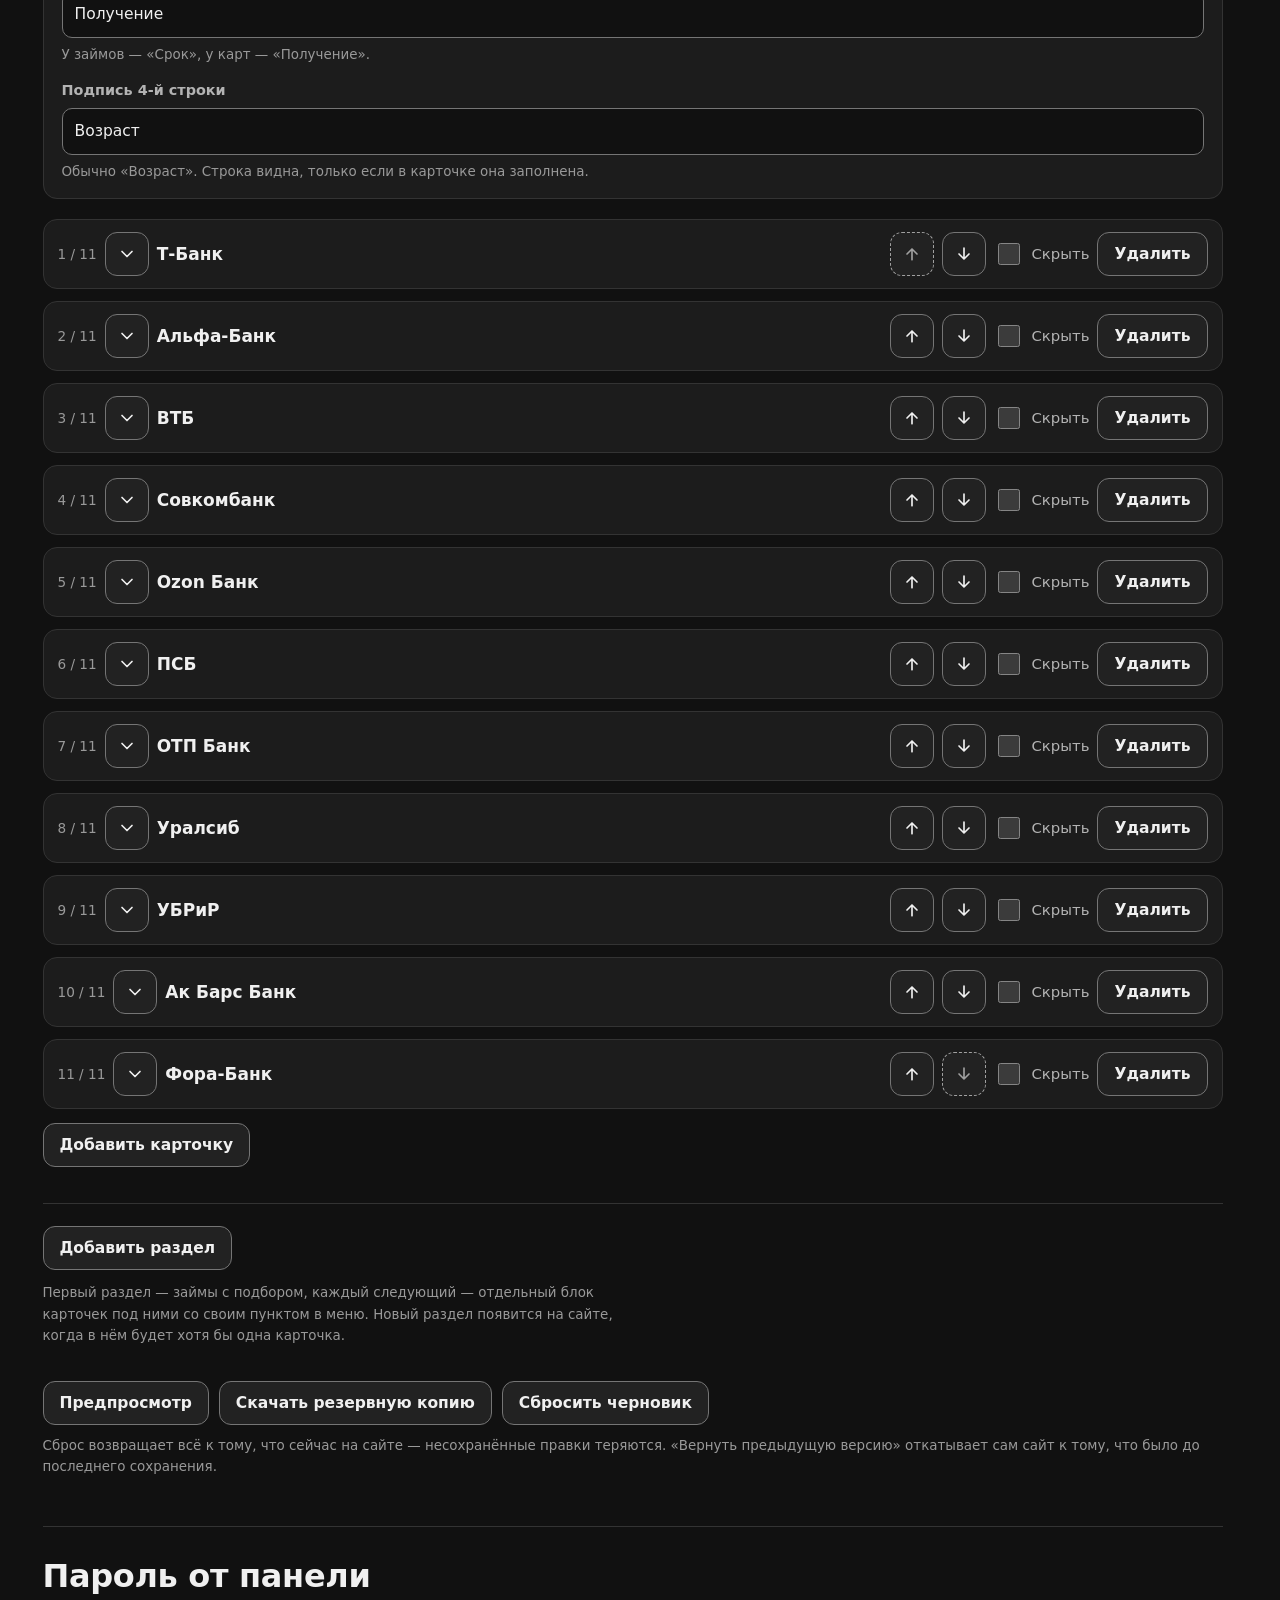
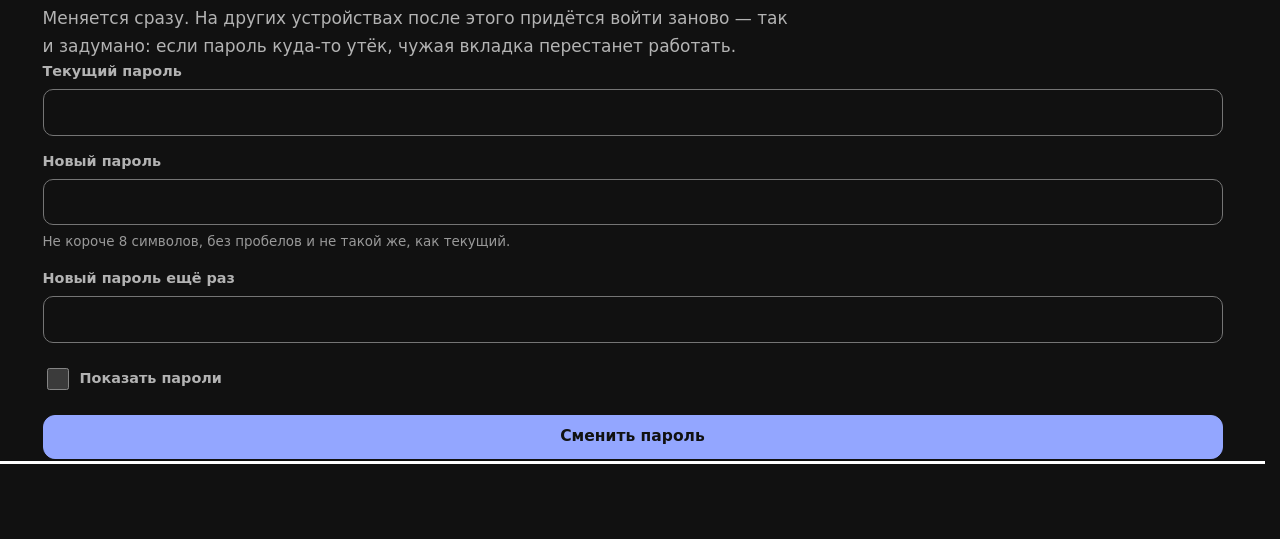
==== commit b494b558: "МОМЕНТ: блок «Дебетовые карты» (11 карт) и подписи строк по разделам Первый раздел — займы с подборо" ====
--- a/panel.html
+++ b/panel.html
@@ -7,7 +7,7 @@
 <meta name="robots" content="noindex, nofollow">
 <meta name="theme-color" content="#111112">
 <link rel="icon" href="favicon.svg" type="image/svg+xml">
-<link rel="stylesheet" href="panel.css?v=20260913174944">
+<link rel="stylesheet" href="panel.css?v=20261124120000">
 </head>
 <body>
 
@@ -203,12 +203,12 @@
 
 <!-- Порядок важен: сначала вход, потом данные сайта, схема проекта, ядро,
      модуль публикации (берёт из ядра готовый файл) и смена пароля. -->
-<script src="gate.js?v=20260913174944"></script>
+<script src="gate.js?v=20261124120000"></script>
 <script src="data.php"></script>
-<script>if(typeof OFFERS==="undefined"){document.write('<script src="data.js?v=20260913174944"><\/script>');}</script>
-<script src="panel-schema.js?v=20260913174944"></script>
-<script src="panel-core.js?v=20260913174944"></script>
-<script src="publish.js?v=20260913174944"></script>
-<script src="panel-pass.js?v=20260913174944"></script>
+<script>if(typeof OFFERS==="undefined"){document.write('<script src="data.js?v=20261124120000"><\/script>');}</script>
+<script src="panel-schema.js?v=20261124120000"></script>
+<script src="panel-core.js?v=20261124120000"></script>
+<script src="publish.js?v=20261124120000"></script>
+<script src="panel-pass.js?v=20261124120000"></script>
 </body>
 </html>
